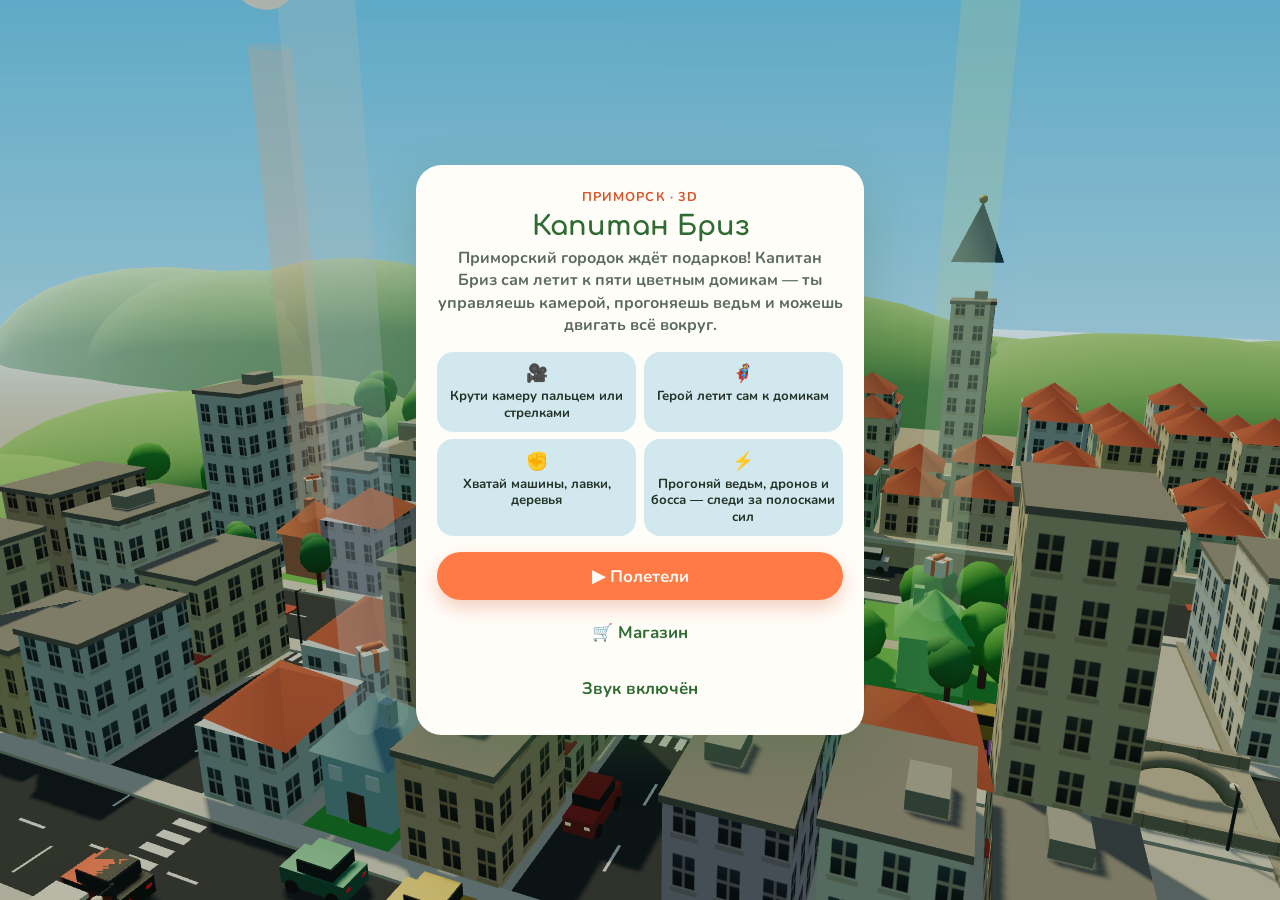
==== index.html @ 8fee2ebe "Publish game" ====
<!DOCTYPE html>
<html lang="ru">
<head>
<meta charset="utf-8"/>
<meta name="viewport" content="width=device-width, initial-scale=1, maximum-scale=1, user-scalable=no"/>
<meta name="theme-color" content="#2a6f8f"/>
<title>Капитан Бриз — Приморск</title>
<link rel="icon" type="image/svg+xml" href="./favicon.svg"/>
<link rel="stylesheet" href="./style.css"/>
<script type="importmap">{"imports":{"three":"./vendor/three.module.min.js"}}</script>
</head>
<body>
<div class="game-root" id="root">
  <canvas id="c" aria-hidden="true"></canvas>
  <div class="catcher" id="catcher" hidden></div>
  <div class="hud" id="hud" hidden>
    <div class="hud-pill"><span class="ico">🎁</span><span><span class="kicker">Доставлено</span><strong id="score">0 / 5</strong></span></div>
    <div class="hud-pill"><span class="ico">⭐</span><span><span class="kicker">Звёзды</span><strong id="stars">0</strong></span></div>
    <div class="hud-pill" id="hpPill"><span class="ico">❤️</span><span><span class="kicker">Силы героя</span><strong id="hp">100</strong><i class="hpbar"><b id="hpFill"></b></i></span></div>
    <div class="hud-pill" id="chasedPill"><span class="ico">⚡</span><span><span class="kicker">Прогнано ведьм</span><strong id="chased">0</strong></span></div>
    <div class="hud-actions">
      <button class="icon-btn" id="muteBtn" aria-label="Звук">🔊</button>
      <button class="icon-btn" id="pauseBtn" aria-label="Пауза">⏸</button>
    </div>
    <div class="hud-sub"><span class="hud-pill ghost" id="meadow"></span><span class="hud-pill ghost" id="wind" hidden></span><span class="hud-pill ghost" id="tired" hidden></span><span class="hud-pill ghost" id="carry" hidden>Подарок упал — подбери!</span></div>
  </div>
  <p class="hint" id="hint" hidden>Герой летит сам. Тяни / ←→↑↓ — камера, колесо/щипок — зум, Space — удар, G — схватить и бросить туда, куда смотрит камера</p>
  <button class="fire-btn" id="fireBtn" hidden><span>⚡</span>Удар</button>
  <button class="fire-btn grab-btn" id="grabBtn" hidden><span>✊</span><b id="grabTxt">Схватить</b></button>
  <div class="scrim" id="menu">
    <section class="panel">
      <p class="eyebrow">Приморск · 3D</p>
      <h1>Капитан Бриз</h1>
      <p class="lede">Приморский городок ждёт подарков! Капитан Бриз сам летит к пяти цветным домикам — ты управляешь камерой, прогоняешь ведьм и можешь двигать всё вокруг.</p>
      <div class="steps">
        <div class="step"><span class="ico">🎥</span>Крути камеру пальцем или стрелками</div>
        <div class="step"><span class="ico">🦸</span>Герой летит сам к домикам</div>
        <div class="step"><span class="ico">✊</span>Хватай машины, лавки, деревья</div>
        <div class="step"><span class="ico">⚡</span>Прогоняй ведьм, дронов и босса — следи за полосками сил</div>
      </div>
      <p class="stats" id="stats" hidden></p>
      <div class="actions">
        <button class="btn btn-primary" id="startBtn">▶ Полетели</button>
        <button class="btn btn-quiet" id="shopBtn">🛒 Магазин</button>
        <button class="btn btn-quiet" id="muteBtn2">Звук включён</button>
      </div>
    </section>
  </div>
  <div class="scrim" id="pause" hidden>
    <section class="panel">
      <p class="eyebrow">Пауза</p><h1>Капитан Бриз ждёт</h1>
      <p class="lede" id="pauseText"></p>
      <div class="actions">
        <button class="btn btn-primary" id="resumeBtn">▶ Дальше</button>
        <button class="btn btn-quiet" id="shopBtn2">🛒 Магазин</button>
        <button class="btn btn-quiet" id="restartBtn">Сначала этот район</button>
        <button class="btn btn-quiet" id="menuBtn">В меню</button>
      </div>
    </section>
  </div>
  <div class="scrim" id="clear" hidden>
    <section class="panel">
      <p class="eyebrow" id="clearMeadow"></p><h1>Все подарки на месте</h1>
      <p class="lede">Домики светятся. Можно лететь в следующий район — там другой ветер, другие улицы и больше ведьм.</p>
      <p class="stats" id="clearStats"></p>
      <div class="actions">
        <button class="btn btn-primary" id="nextBtn">Следующий район</button>
        <button class="btn btn-quiet" id="menuBtn2">В меню</button>
      </div>
    </section>
  </div>
  <div class="powers" id="powers" hidden></div>
  <div class="scrim" id="shop" hidden>
    <section class="panel shop-panel">
      <p class="eyebrow">Магазин · только звёзды, без настоящих денег</p><h1>Магазин</h1>
      <p class="lede">У тебя <strong id="shopStars">0</strong> ⭐. Звёзды дают за подарки, прогнанных ведьм, дронов и босса.</p>
      <div class="shop-grid"><canvas id="pv" width="200" height="220"></canvas><div><h2>Суперсилы и улучшения</h2><div id="shopPowers"></div></div></div>
      <h2>Костюмы</h2><div id="shopSkins" class="skins"></div>
      <div class="actions"><button class="btn btn-primary" id="shopClose">Готово</button></div>
    </section>
  </div>
  <div id="floaters"></div>
</div>
<script type="module" src="./game.js"></script>
</body>
</html>
---- style.css ----
@font-face{font-family:Nunito;font-weight:700;src:url(./fonts/nunito-700-cyr.woff2) format("woff2");unicode-range:U+0400-045F,U+0490-0491,U+04B0-04B1,U+2116}
@font-face{font-family:Nunito;font-weight:700;src:url(./fonts/nunito-700-lat.woff2) format("woff2")}
@font-face{font-family:Comfortaa;font-weight:700;src:url(./fonts/comfortaa-700-cyr.woff2) format("woff2");unicode-range:U+0400-045F,U+0490-0491,U+04B0-04B1,U+2116}
@font-face{font-family:Comfortaa;font-weight:700;src:url(./fonts/comfortaa-700-lat.woff2) format("woff2")}
:root{--ink:#243228;--cream:#fff8ee;--card:#fffdf8;--coral:#ff7a45;--coral-deep:#d8552a;--meadow-deep:#2f6b32;--muted:#5c6b60;--sky:#6ec8ee}
*{box-sizing:border-box}html,body{margin:0;height:100%;background:#6ec8ee}
.game-root{position:fixed;inset:0;overflow:hidden;touch-action:none;user-select:none;-webkit-user-select:none;color:var(--ink);font-family:Nunito,"Trebuchet MS",sans-serif;font-weight:700}
canvas{display:block;width:100%;height:100%;touch-action:none}
[hidden]{display:none!important}
.catcher{position:absolute;inset:0;z-index:10;touch-action:none}
.hud{position:absolute;z-index:20;top:.55rem;left:.55rem;right:.55rem;display:flex;flex-wrap:wrap;gap:.4rem;align-items:center;pointer-events:none}
.hud-actions{margin-left:auto;display:flex;gap:.4rem;pointer-events:auto}
.hud-sub{flex-basis:100%;display:flex;flex-wrap:wrap;gap:.4rem}
.hud-pill{display:inline-flex;align-items:center;gap:.45rem;min-height:2.75rem;padding:.35rem .8rem;border-radius:999px;background:color-mix(in srgb,var(--cream) 90%,transparent);box-shadow:0 8px 20px #2f6b3229;line-height:1.15}
.hud-pill>span:last-child{display:flex;flex-direction:column}
.kicker{font-size:.68rem;color:var(--muted)}.hud-pill strong{font-size:1.2rem}
.ico{font-size:1.1rem}
.icon-btn{width:2.75rem;height:2.75rem;border:none;border-radius:999px;background:color-mix(in srgb,var(--cream) 90%,transparent);box-shadow:0 8px 20px #2f6b3229;font-size:1.1rem;cursor:pointer}
.hint{position:absolute;z-index:20;left:1rem;right:1rem;bottom:.8rem;margin:0;padding:.55rem .8rem;border-radius:999px;background:color-mix(in srgb,var(--cream) 88%,transparent);color:var(--meadow-deep);text-align:center;pointer-events:none}
.fire-btn{position:absolute;z-index:25;right:1rem;bottom:4.4rem;width:5.4rem;height:5.4rem;border:none;border-radius:999px;background:var(--coral);color:#fffaf6;font:inherit;font-size:1rem;display:grid;place-items:center;align-content:center;box-shadow:0 8px 20px #2f6b3240;touch-action:manipulation;cursor:pointer}
.fire-btn:active{transform:scale(.94);background:var(--coral-deep)}
.scrim{position:absolute;inset:0;z-index:30;display:grid;place-items:center;padding:1rem;background:#24322833}
.panel{width:min(28rem,100%);background:var(--card);border-radius:1.6rem;padding:1.4rem 1.3rem;text-align:center;box-shadow:0 20px 50px #2f6b3240}
.eyebrow{margin:0;color:var(--coral-deep);font-size:.8rem;text-transform:uppercase;letter-spacing:.08em}
h1{margin:.3rem 0 .4rem;font-family:Comfortaa,Nunito,sans-serif;color:var(--meadow-deep);font-size:1.7rem}
.lede{margin:0;color:var(--muted);line-height:1.4}
.steps{display:grid;grid-template-columns:repeat(2,minmax(0,1fr));gap:.45rem;margin:.95rem 0 .35rem}
.step{display:flex;flex-direction:column;align-items:center;gap:.25rem;padding:.65rem .35rem .7rem;border-radius:1rem;background:color-mix(in srgb,var(--sky) 32%,var(--cream));font-size:.82rem;line-height:1.25}
.stats{color:var(--muted);font-size:.85rem}
.actions{display:flex;flex-direction:column;gap:.5rem;margin-top:1rem}
.btn{min-height:3rem;border:none;border-radius:999px;font:inherit;font-size:1.05rem;cursor:pointer}
.btn-primary{background:var(--coral);color:#fffaf6;box-shadow:0 8px 18px #d8552a44}
.btn-quiet{background:transparent;color:var(--meadow-deep)}
#floaters{position:absolute;inset:0;pointer-events:none;z-index:15}
.floater{position:absolute;transform:translate(-50%,-50%);font-size:1.2rem;text-shadow:0 2px 0 #fffdf8,0 0 6px #fffdf8;transition:none;white-space:nowrap}

.grab-btn{right:7.2rem;background:#2a6f8f}.grab-btn:active{background:#1d5068}.grab-btn.on{background:#7a5ab8}.grab-btn b{font-weight:700}
html,body{background:#2a6f8f}
.hpbar{display:block;width:5.5rem;height:.4rem;border-radius:9px;background:#24322833;overflow:hidden;margin-top:.15rem}.hpbar b{display:block;height:100%;width:100%;background:#3fbf4a;transition:width .2s}
#tired{color:#7a5ab8}

.powers{position:absolute;z-index:25;right:13.6rem;bottom:4.4rem;display:flex;gap:.45rem;align-items:flex-end}
.pw-btn{position:relative;width:3.9rem;height:3.9rem;border:none;border-radius:999px;background:#fff8ee;color:#243228;font:inherit;font-size:.62rem;display:grid;place-items:center;align-content:center;box-shadow:0 8px 20px #2f6b3240;touch-action:manipulation;cursor:pointer;line-height:1.05}
.pw-btn span{font-size:1.25rem}.pw-btn.cd{opacity:.5}.pw-btn.act{background:#bfeaff}.pw-btn i{position:absolute;top:-.3rem;right:-.2rem;background:#243228;color:#fff;border-radius:9px;padding:0 .3rem;font-style:normal}
.shop-panel{width:min(44rem,100%);max-height:94vh;overflow:auto;text-align:left}.shop-panel h1,.shop-panel .eyebrow,.shop-panel .lede{text-align:center}
.shop-panel h2{font-size:1rem;margin:.6rem 0 .4rem}
.shop-grid{display:grid;grid-template-columns:200px 1fr;gap:.8rem;align-items:start}
#pv{width:200px;height:220px;border-radius:1rem;background:linear-gradient(#bfe4f5,#fff8ee)}
.item{display:flex;align-items:center;gap:.5rem;padding:.4rem .55rem;border-radius:.8rem;background:#eef7fb;margin-bottom:.35rem;font-size:.85rem}
.item .nm{flex:1}.item small{display:block;color:#5c6b60;font-size:.72rem}
.item button{border:none;border-radius:999px;padding:.4rem .7rem;font:inherit;font-size:.8rem;background:#ff7a45;color:#fff;cursor:pointer;min-height:2.2rem}
.item button.alt{background:#2a6f8f}.item button:disabled{background:#c8ccd2;cursor:default}
.skins{display:grid;grid-template-columns:repeat(auto-fill,minmax(12rem,1fr));gap:.35rem}
.sw{display:inline-block;width:1.4rem;height:1.4rem;border-radius:50%;border:2px solid #fff;box-shadow:0 0 0 1px #24322844}
@media (max-width:560px){.shop-grid{grid-template-columns:1fr}#pv{margin:auto;display:block}.powers{right:auto;left:.6rem;bottom:4.4rem}}
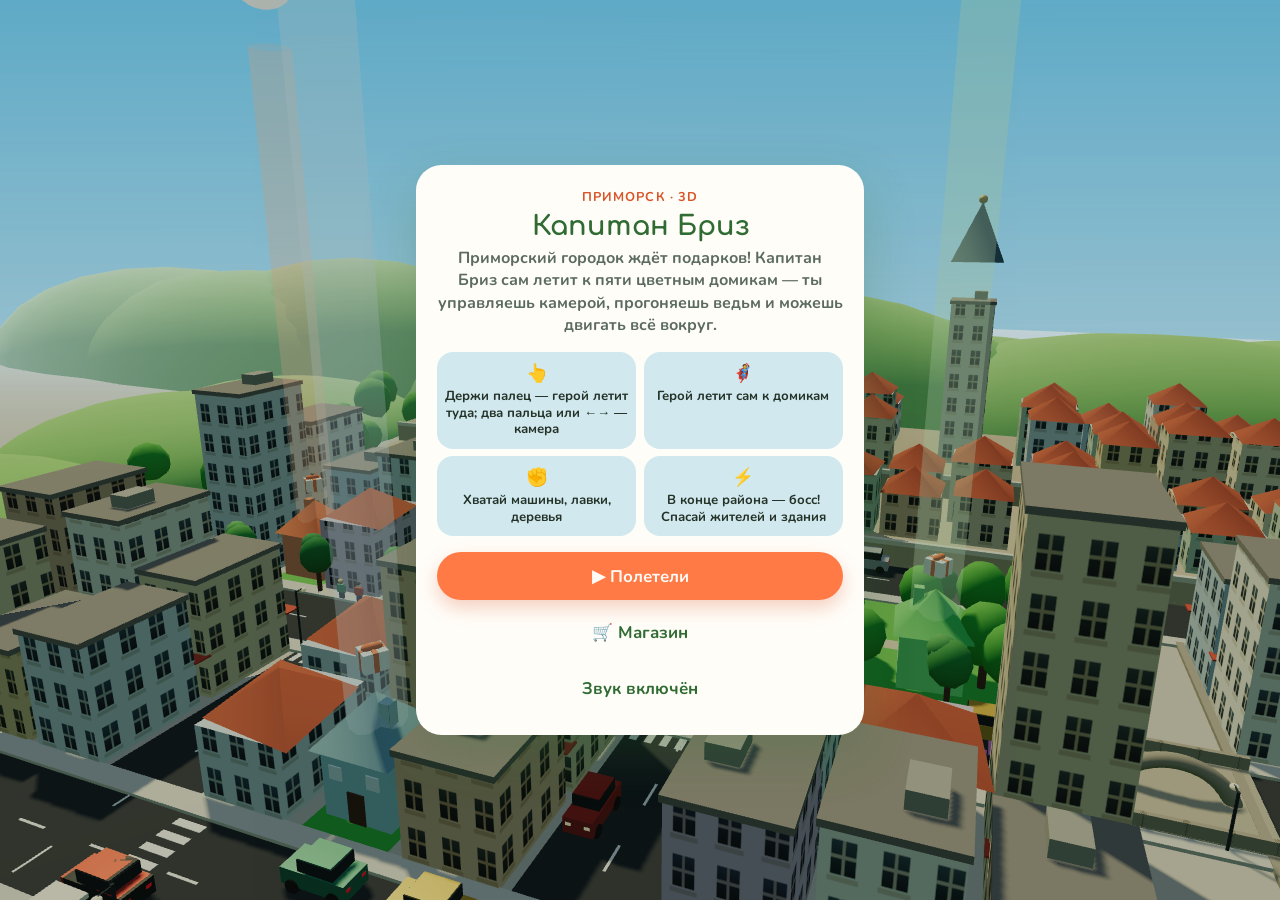
==== commit 9b3f8f73: "Update kapitan-briz 2026-10-14_13:12:59" ====
--- a/index.html
+++ b/index.html
@@ -22,9 +22,9 @@
       <button class="icon-btn" id="muteBtn" aria-label="Звук">🔊</button>
       <button class="icon-btn" id="pauseBtn" aria-label="Пауза">⏸</button>
     </div>
-    <div class="hud-sub"><span class="hud-pill ghost" id="meadow"></span><span class="hud-pill ghost" id="wind" hidden></span><span class="hud-pill ghost" id="tired" hidden></span><span class="hud-pill ghost" id="carry" hidden>Подарок упал — подбери!</span></div>
+    <div class="hud-sub"><span class="hud-pill ghost" id="meadow"></span><span class="hud-pill ghost" id="wind" hidden></span><span class="hud-pill ghost" id="rescue" hidden></span><span class="hud-pill ghost" id="tired" hidden></span><span class="hud-pill ghost" id="carry" hidden>Подарок упал — подбери!</span></div>
   </div>
-  <p class="hint" id="hint" hidden>Герой летит сам. Тяни / ←→↑↓ — камера, колесо/щипок — зум, Space — удар, G — схватить и бросить туда, куда смотрит камера</p>
+  <p class="hint" id="hint" hidden>Герой летит сам. Держи палец/мышь на экране — он летит туда (отпустишь — через 2 с снова автопилот). Два пальца / правая кнопка — камера (и ←→↑↓ с клавиатуры), колесо/щипок — зум, T — идти пешком (WASD/джойстик/палец, Space — прыжок). Space/X — удар, G — схватить и бросить туда, куда смотрит камера</p>
   <button class="fire-btn" id="fireBtn" hidden><span>⚡</span>Удар</button>
   <button class="fire-btn grab-btn" id="grabBtn" hidden><span>✊</span><b id="grabTxt">Схватить</b></button>
   <div class="scrim" id="menu">
@@ -33,10 +33,10 @@
       <h1>Капитан Бриз</h1>
       <p class="lede">Приморский городок ждёт подарков! Капитан Бриз сам летит к пяти цветным домикам — ты управляешь камерой, прогоняешь ведьм и можешь двигать всё вокруг.</p>
       <div class="steps">
-        <div class="step"><span class="ico">🎥</span>Крути камеру пальцем или стрелками</div>
+        <div class="step"><span class="ico">👆</span>Держи палец — герой летит туда; два пальца или ←→ — камера</div>
         <div class="step"><span class="ico">🦸</span>Герой летит сам к домикам</div>
         <div class="step"><span class="ico">✊</span>Хватай машины, лавки, деревья</div>
-        <div class="step"><span class="ico">⚡</span>Прогоняй ведьм, дронов и босса — следи за полосками сил</div>
+        <div class="step"><span class="ico">⚡</span>В конце района — босс! Спасай жителей и здания</div>
       </div>
       <p class="stats" id="stats" hidden></p>
       <div class="actions">
@@ -60,8 +60,8 @@
   </div>
   <div class="scrim" id="clear" hidden>
     <section class="panel">
-      <p class="eyebrow" id="clearMeadow"></p><h1>Все подарки на месте</h1>
-      <p class="lede">Домики светятся. Можно лететь в следующий район — там другой ветер, другие улицы и больше ведьм.</p>
+      <p class="eyebrow" id="clearMeadow"></p><h1>Город спасён!</h1>
+      <p class="lede"><strong id="clearPct"></strong><br>Подарки доставлены, злодей повержен. Дальше — следующий район: другой ветер, больше ведьм и новый босс.</p>
       <p class="stats" id="clearStats"></p>
       <div class="actions">
         <button class="btn btn-primary" id="nextBtn">Следующий район</button>
@@ -79,6 +79,10 @@
       <div class="actions"><button class="btn btn-primary" id="shopClose">Готово</button></div>
     </section>
   </div>
+  <div class="boss-hud" id="bossHud" hidden><b id="bossName"></b><span id="bossNum"></span><i><b id="bossFill"></b></i></div>
+  <div class="boss-banner" id="bossBanner" hidden></div>
+  <button class="fire-btn walk-btn" id="walkBtn" hidden>🚶 Идти</button>
+  <div class="joy" id="joy" hidden><div class="joy-knob" id="joyKnob"></div><button class="jump-btn" id="jumpBtn">⤒<br>Прыжок</button></div>
   <div id="floaters"></div>
 </div>
 <script type="module" src="./game.js"></script>
--- a/style.css
+++ b/style.css
@@ -53,3 +53,13 @@
 .skins{display:grid;grid-template-columns:repeat(auto-fill,minmax(12rem,1fr));gap:.35rem}
 .sw{display:inline-block;width:1.4rem;height:1.4rem;border-radius:50%;border:2px solid #fff;box-shadow:0 0 0 1px #24322844}
 @media (max-width:560px){.shop-grid{grid-template-columns:1fr}#pv{margin:auto;display:block}.powers{right:auto;left:.6rem;bottom:4.4rem}}
+.boss-hud{position:absolute;z-index:22;top:3.6rem;left:50%;transform:translateX(-50%);width:min(30rem,70vw);background:#243228e0;color:#fff;border-radius:1rem;padding:.4rem .8rem .55rem;display:grid;grid-template-columns:1fr auto;gap:.15rem .6rem;align-items:center;pointer-events:none}
+.boss-hud b{font-family:Comfortaa,sans-serif;font-size:1rem}.boss-hud span{font-size:1.5rem;font-weight:800}.boss-hud i{grid-column:1/3;height:.85rem;border-radius:9px;background:#ffffff33;overflow:hidden}.boss-hud i b{display:block;height:100%;width:100%;transition:width .15s}
+.boss-banner{position:absolute;z-index:28;left:50%;top:32%;transform:translate(-50%,-50%);text-align:center;pointer-events:none;color:#fff;text-shadow:0 3px 0 #243228,0 0 18px #000a;display:grid;gap:.3rem;width:90vw}
+.boss-banner b{font-family:Comfortaa,sans-serif;font-size:clamp(1.8rem,6vw,3.4rem);color:#ffd27a}.boss-banner span{font-size:1.05rem}
+.boss-banner.go{animation:bb 3.2s ease forwards}@keyframes bb{0%{opacity:0;transform:translate(-50%,-50%) scale(.6)}12%{opacity:1;transform:translate(-50%,-50%) scale(1.05)}20%{transform:translate(-50%,-50%) scale(1)}80%{opacity:1}100%{opacity:0}}
+.walk-btn{right:auto;left:1rem;bottom:4.4rem;width:5rem;height:3rem;border-radius:999px;background:#7a5ab8;font-size:.9rem}
+.joy{position:absolute;z-index:25;left:1.2rem;bottom:8.2rem;width:8.5rem;height:8.5rem;border-radius:50%;background:#fff8ee66;border:3px solid #fff8eecc;touch-action:none}
+.joy-knob{position:absolute;left:50%;top:50%;width:3.4rem;height:3.4rem;margin:-1.7rem;border-radius:50%;background:#fff8ee;box-shadow:0 6px 14px #24322855;pointer-events:none}
+.jump-btn{position:absolute;left:9.4rem;bottom:0;width:3.8rem;height:3.8rem;border:none;border-radius:50%;background:#fff8ee;font:inherit;font-size:.65rem;box-shadow:0 6px 14px #24322855}
+@media (max-width:560px){.powers{bottom:8.6rem}}
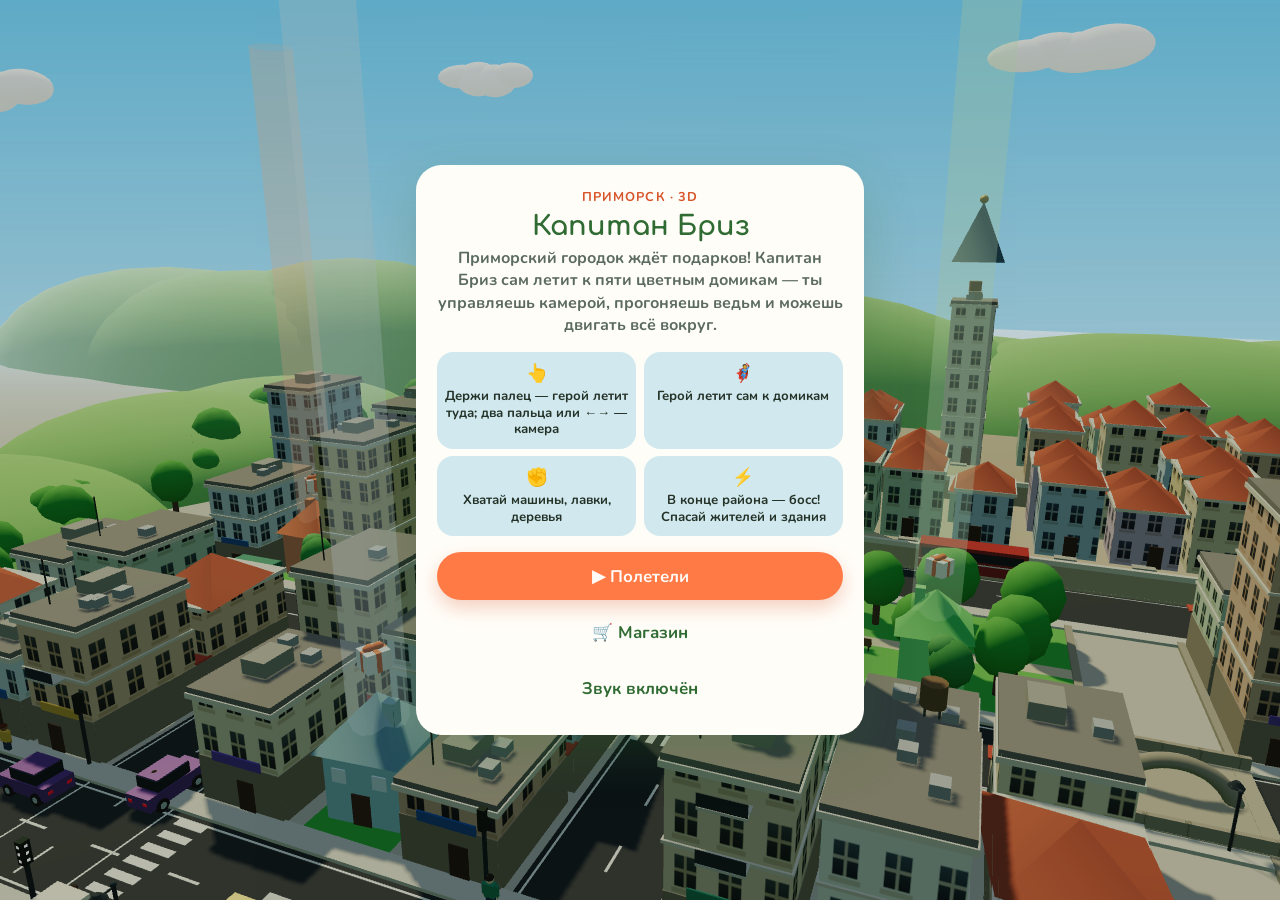
==== commit 28dd0155: "Update kapitan-briz 2026-10-14_13:19:26" ====
--- a/index.html
+++ b/index.html
@@ -24,7 +24,7 @@
     </div>
     <div class="hud-sub"><span class="hud-pill ghost" id="meadow"></span><span class="hud-pill ghost" id="wind" hidden></span><span class="hud-pill ghost" id="rescue" hidden></span><span class="hud-pill ghost" id="tired" hidden></span><span class="hud-pill ghost" id="carry" hidden>Подарок упал — подбери!</span></div>
   </div>
-  <p class="hint" id="hint" hidden>Герой летит сам. Держи палец/мышь на экране — он летит туда (отпустишь — через 2 с снова автопилот). Два пальца / правая кнопка — камера (и ←→↑↓ с клавиатуры), колесо/щипок — зум, T — идти пешком (WASD/джойстик/палец, Space — прыжок). Space/X — удар, G — схватить и бросить туда, куда смотрит камера</p>
+  <p class="hint" id="hint" hidden>Держи палец/мышь — герой летит туда · 2 пальца, правая кнопка или ←→ — камера · T — пешком · Space/X — удар · G — схватить/бросить</p>
   <button class="fire-btn" id="fireBtn" hidden><span>⚡</span>Удар</button>
   <button class="fire-btn grab-btn" id="grabBtn" hidden><span>✊</span><b id="grabTxt">Схватить</b></button>
   <div class="scrim" id="menu">
@@ -74,9 +74,11 @@
     <section class="panel shop-panel">
       <p class="eyebrow">Магазин · только звёзды, без настоящих денег</p><h1>Магазин</h1>
       <p class="lede">У тебя <strong id="shopStars">0</strong> ⭐. Звёзды дают за подарки, прогнанных ведьм, дронов и босса.</p>
-      <div class="shop-grid"><canvas id="pv" width="200" height="220"></canvas><div><h2>Суперсилы и улучшения</h2><div id="shopPowers"></div></div></div>
-      <h2>Костюмы</h2><div id="shopSkins" class="skins"></div>
-      <div class="actions"><button class="btn btn-primary" id="shopClose">Готово</button></div>
+      <div class="shop-tabs" role="tablist"><button type="button" class="tab on" data-tab="skins">👕 Скины</button><button type="button" class="tab" data-tab="powers">⚡ Суперсилы</button></div>
+      <div class="shop-grid"><canvas id="pv" width="200" height="220"></canvas>
+        <div><div id="tabSkins"><h2>Скины героя</h2><div id="shopSkins" class="skins"></div></div>
+        <div id="tabPowers" hidden><h2>Суперсилы и улучшения</h2><div id="shopPowers"></div></div></div></div>
+      <div class="actions"><button type="button" class="btn btn-primary" id="shopClose">Готово</button></div>
     </section>
   </div>
   <div class="boss-hud" id="bossHud" hidden><b id="bossName"></b><span id="bossNum"></span><i><b id="bossFill"></b></i></div>
--- a/style.css
+++ b/style.css
@@ -63,3 +63,12 @@
 .joy-knob{position:absolute;left:50%;top:50%;width:3.4rem;height:3.4rem;margin:-1.7rem;border-radius:50%;background:#fff8ee;box-shadow:0 6px 14px #24322855;pointer-events:none}
 .jump-btn{position:absolute;left:9.4rem;bottom:0;width:3.8rem;height:3.8rem;border:none;border-radius:50%;background:#fff8ee;font:inherit;font-size:.65rem;box-shadow:0 6px 14px #24322855}
 @media (max-width:560px){.powers{bottom:8.6rem}}
+
+html,body{overflow:hidden;position:fixed;inset:0;overscroll-behavior:none}
+#shop{place-items:start center;overflow-y:auto;-webkit-overflow-scrolling:touch;touch-action:pan-y;overscroll-behavior:contain;padding:.6rem}
+#shop .shop-panel{max-height:none;margin:auto 0;touch-action:pan-y}
+.shop-tabs{display:flex;gap:.4rem;justify-content:center;margin:.3rem 0 .6rem}
+.tab{border:none;border-radius:999px;padding:.55rem 1.1rem;font:inherit;background:#eef7fb;color:#243228;cursor:pointer;min-height:2.75rem}.tab.on{background:#2a6f8f;color:#fff}
+.skins{grid-template-columns:1fr}
+#shop button{touch-action:manipulation}
+.hint{left:7rem;right:13rem;font-size:.85rem;border-radius:1rem}@media (max-width:700px){.hint{left:.5rem;right:.5rem;bottom:9rem}}
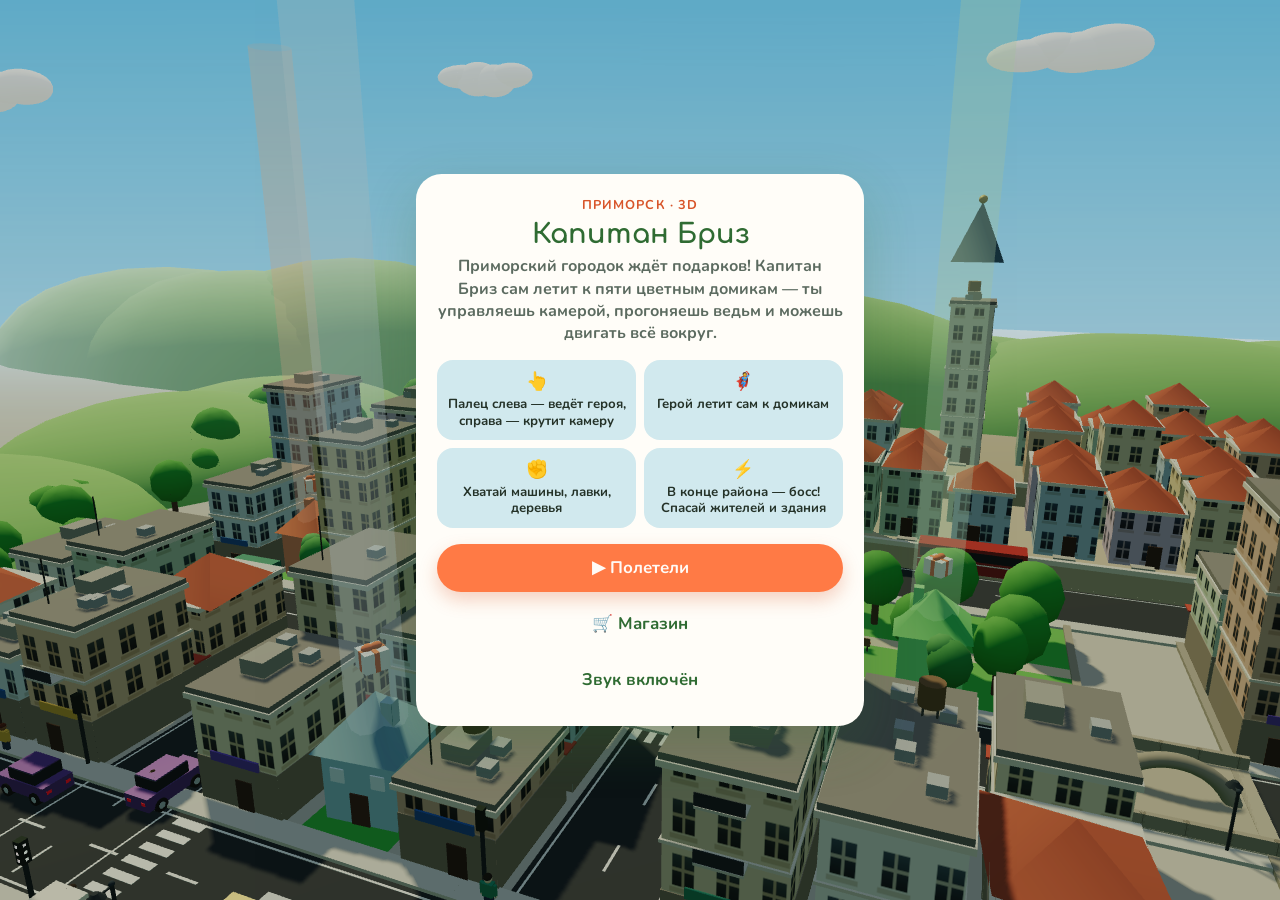
==== commit def0aa6b: "Update kapitan-briz 2026-10-14_13:23:11" ====
--- a/index.html
+++ b/index.html
@@ -24,7 +24,7 @@
     </div>
     <div class="hud-sub"><span class="hud-pill ghost" id="meadow"></span><span class="hud-pill ghost" id="wind" hidden></span><span class="hud-pill ghost" id="rescue" hidden></span><span class="hud-pill ghost" id="tired" hidden></span><span class="hud-pill ghost" id="carry" hidden>Подарок упал — подбери!</span></div>
   </div>
-  <p class="hint" id="hint" hidden>Держи палец/мышь — герой летит туда · 2 пальца, правая кнопка или ←→ — камера · T — пешком · Space/X — удар · G — схватить/бросить</p>
+  <p class="hint" id="hint" hidden>Левая половина экрана (или джойстик) — вести героя · правая половина — крутить камеру · 2 пальца — камера и зум · T — пешком · Space/X — удар · G — схватить</p>
   <button class="fire-btn" id="fireBtn" hidden><span>⚡</span>Удар</button>
   <button class="fire-btn grab-btn" id="grabBtn" hidden><span>✊</span><b id="grabTxt">Схватить</b></button>
   <div class="scrim" id="menu">
@@ -33,7 +33,7 @@
       <h1>Капитан Бриз</h1>
       <p class="lede">Приморский городок ждёт подарков! Капитан Бриз сам летит к пяти цветным домикам — ты управляешь камерой, прогоняешь ведьм и можешь двигать всё вокруг.</p>
       <div class="steps">
-        <div class="step"><span class="ico">👆</span>Держи палец — герой летит туда; два пальца или ←→ — камера</div>
+        <div class="step"><span class="ico">👆</span>Палец слева — ведёт героя, справа — крутит камеру</div>
         <div class="step"><span class="ico">🦸</span>Герой летит сам к домикам</div>
         <div class="step"><span class="ico">✊</span>Хватай машины, лавки, деревья</div>
         <div class="step"><span class="ico">⚡</span>В конце района — босс! Спасай жителей и здания</div>
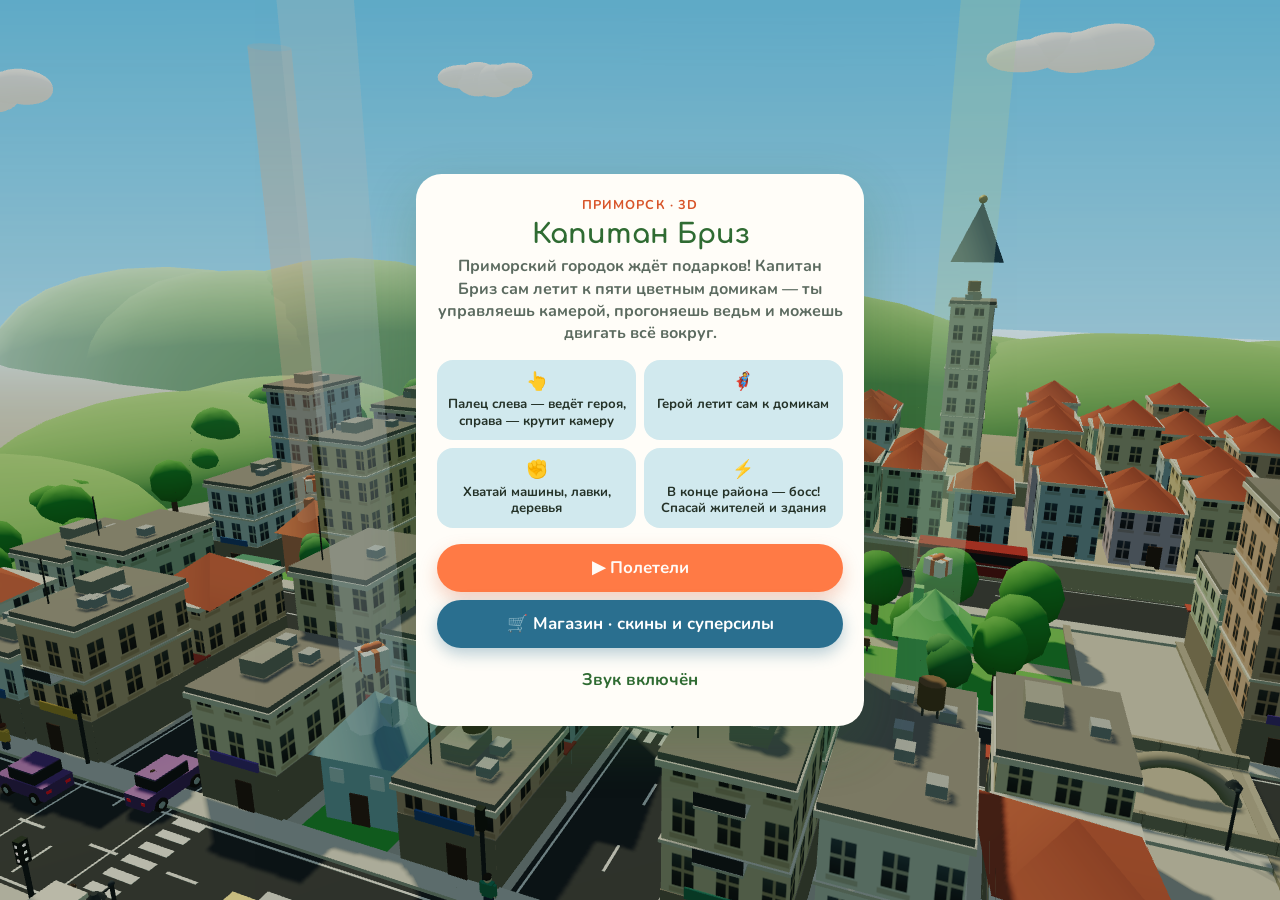
==== commit 474a0757: "Update kapitan-briz 2026-10-15_07:26:48" ====
--- a/index.html
+++ b/index.html
@@ -19,6 +19,7 @@
     <div class="hud-pill" id="hpPill"><span class="ico">❤️</span><span><span class="kicker">Силы героя</span><strong id="hp">100</strong><i class="hpbar"><b id="hpFill"></b></i></span></div>
     <div class="hud-pill" id="chasedPill"><span class="ico">⚡</span><span><span class="kicker">Прогнано ведьм</span><strong id="chased">0</strong></span></div>
     <div class="hud-actions">
+      <button class="icon-btn" id="shopHud" aria-label="Магазин" title="Магазин">🛒</button>
       <button class="icon-btn" id="muteBtn" aria-label="Звук">🔊</button>
       <button class="icon-btn" id="pauseBtn" aria-label="Пауза">⏸</button>
     </div>
@@ -41,7 +42,7 @@
       <p class="stats" id="stats" hidden></p>
       <div class="actions">
         <button class="btn btn-primary" id="startBtn">▶ Полетели</button>
-        <button class="btn btn-quiet" id="shopBtn">🛒 Магазин</button>
+        <button class="btn btn-shop" id="shopBtn">🛒 Магазин · скины и суперсилы</button>
         <button class="btn btn-quiet" id="muteBtn2">Звук включён</button>
       </div>
     </section>
@@ -52,7 +53,7 @@
       <p class="lede" id="pauseText"></p>
       <div class="actions">
         <button class="btn btn-primary" id="resumeBtn">▶ Дальше</button>
-        <button class="btn btn-quiet" id="shopBtn2">🛒 Магазин</button>
+        <button class="btn btn-shop" id="shopBtn2">🛒 Магазин</button>
         <button class="btn btn-quiet" id="restartBtn">Сначала этот район</button>
         <button class="btn btn-quiet" id="menuBtn">В меню</button>
       </div>
--- a/style.css
+++ b/style.css
@@ -72,3 +72,4 @@
 .skins{grid-template-columns:1fr}
 #shop button{touch-action:manipulation}
 .hint{left:7rem;right:13rem;font-size:.85rem;border-radius:1rem}@media (max-width:700px){.hint{left:.5rem;right:.5rem;bottom:9rem}}
+.btn-shop{background:#2a6f8f;color:#fff;font-size:1.05rem;min-height:3rem;box-shadow:0 6px 16px #2a6f8f55}.btn-shop:active{background:#1d5068}
